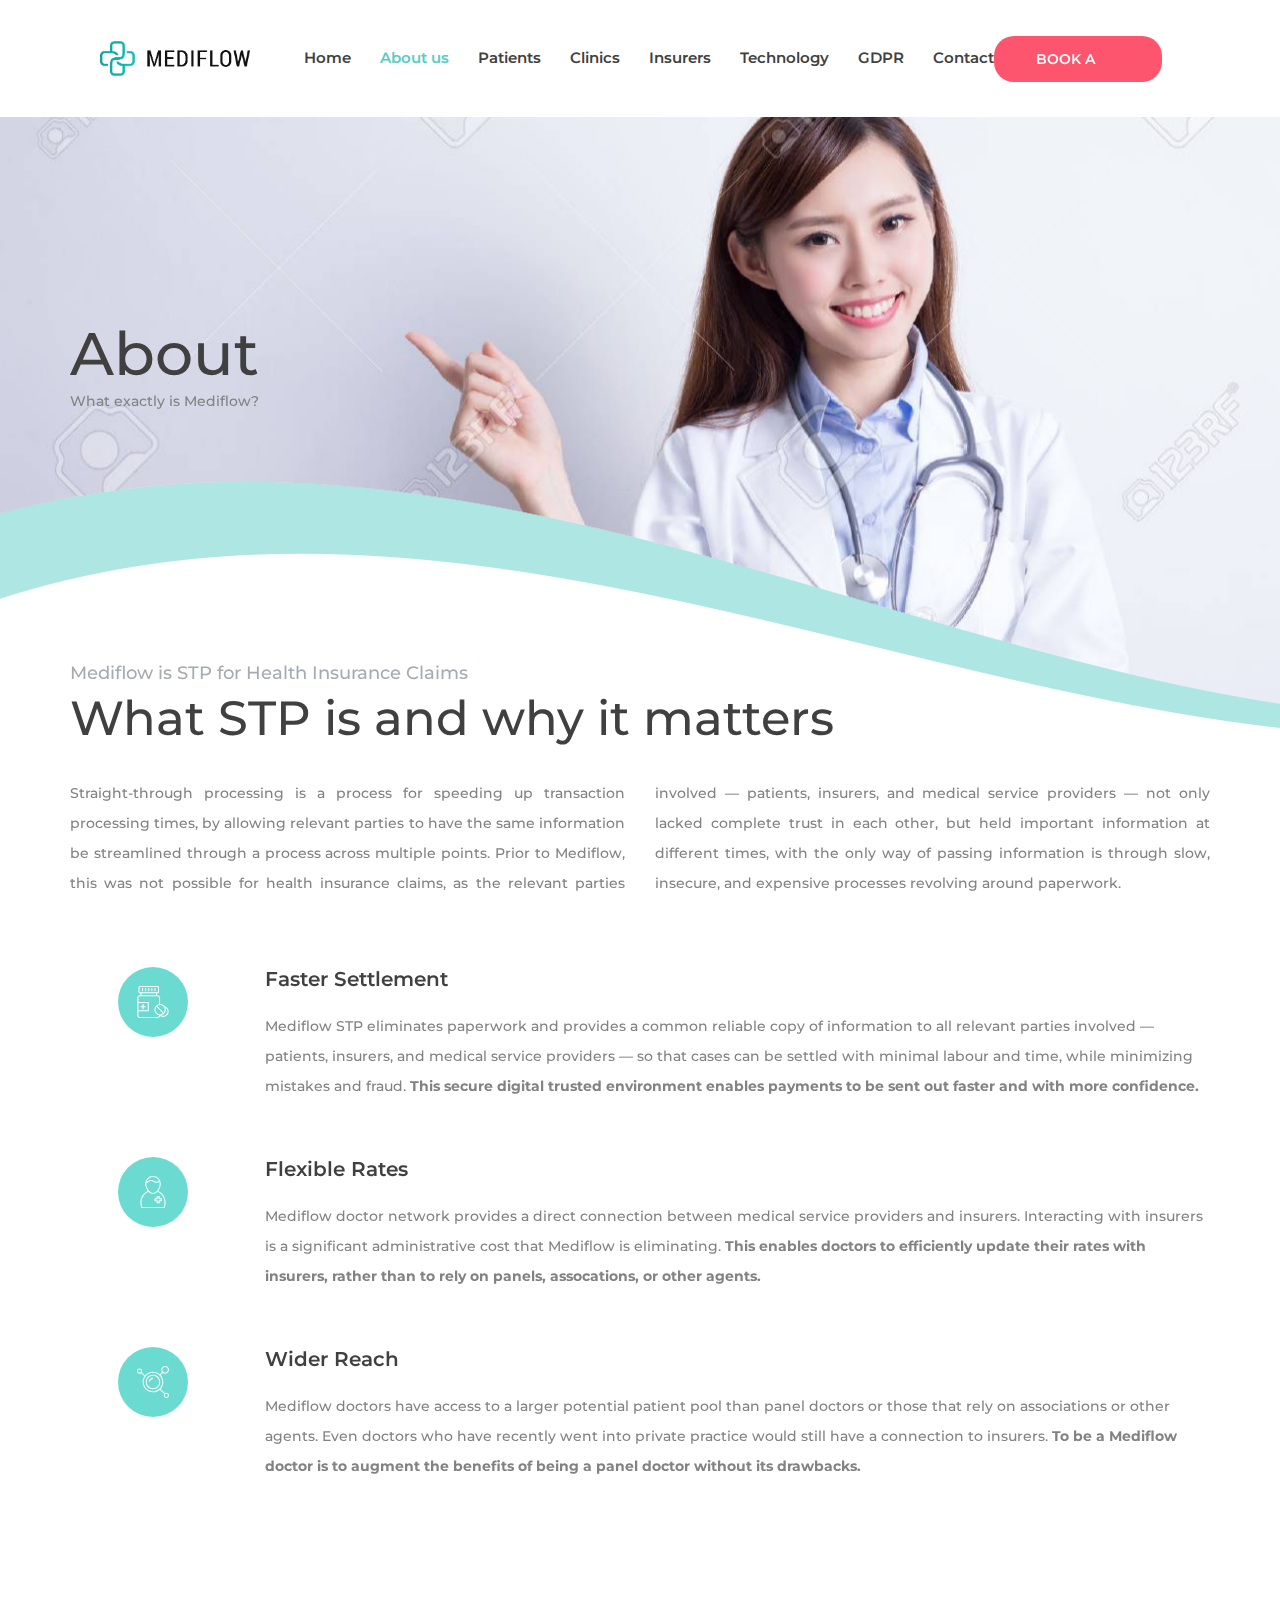
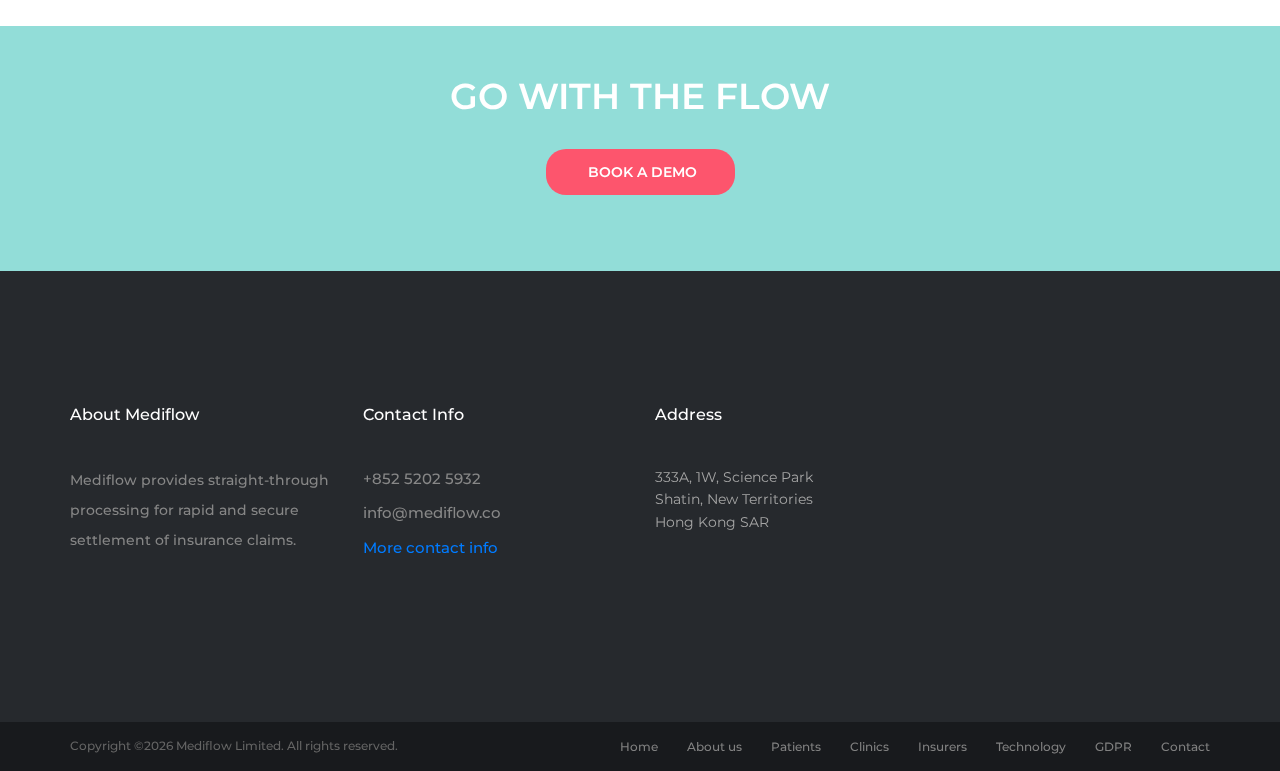
==== about.html @ ad480ee1 "content update" ====
<!DOCTYPE html>
<html lang="en">
<head>
	<title>Template with Blurbs</title>
	<meta charset="utf-8">
	<meta http-equiv="X-UA-Compatible" content="IE=edge">
	<meta name="description" content="Mediflow Straight-Through Processing for Insurance Claims">
	<meta name="viewport" content="width=device-width, initial-scale=1">
	<link rel="stylesheet" type="text/css" href="styles/bootstrap-4.1.2/bootstrap.min.css">
	<link href="plugins/font-awesome-4.7.0/css/font-awesome.min.css" rel="stylesheet" type="text/css">
	<link rel="stylesheet" type="text/css" href="plugins/OwlCarousel2-2.2.1/owl.carousel.css">
	<link rel="stylesheet" type="text/css" href="plugins/OwlCarousel2-2.2.1/owl.theme.default.css">
	<link rel="stylesheet" type="text/css" href="plugins/OwlCarousel2-2.2.1/animate.css">
	<link rel="stylesheet" type="text/css" href="styles/main_styles.css">
	<link rel="stylesheet" type="text/css" href="styles/responsive.css">
</head>
<body>

	<div class="super_container">

		<!-- Header -->
		<header class="header trans_400">
			<div class="header_content d-flex flex-row align-items-center jusity-content-start trans_400">

				<!-- Logo -->
				<div class="logo">
					<a href="index.html">
						<img src="images/mediflow-logo.png" alt="Mediflow Logo"/>
					</a>
				</div>

				<!-- Main Navigation -->
				<nav class="main_nav">
					<ul class="d-flex flex-row align-items-center justify-content-start">
						<li><a href="index.html">Home</a></li>
						<li class="active"><a href="about.html">About us</a></li>
						<li><a href="patients.html">Patients</a></li>
						<li><a href="clinics.html">Clinics</a></li>
						<li><a href="insurers.html">Insurers</a></li>
						<li><a href="technology.html">Technology</a></li>
						<li><a href="gdpr.html">GDPR</a></li>
						<li><a href="contact.html">Contact</a></li>
					</ul>
				</nav>
				<div class="header_extra d-flex flex-row align-items-center justify-content-end ml-auto">

					<!-- Appointment Button -->
					<div class="button button_1 header_button"><a href="#">Book A Demo</a></div>

					<!-- Hamburger -->
					<div class="hamburger"><i class="fa fa-bars" aria-hidden="true"></i></div>
				</div>
			</div>
		</header>
		<div class="menu_overlay trans_400"></div>
		<div class="menu trans_400">
			<div class="menu_close_container"><div class="menu_close"><div></div><div></div></div></div>
			<nav class="menu_nav">
				<ul>
					<li><a href="index.html">Home</a></li>
					<li class="active"><a href="about.html">About us</a></li>
					<li><a href="patients.html">Patients</a></li>
					<li><a href="clinics.html">Clinics</a></li>
					<li><a href="insurers.html">Insurers</a></li>
					<li><a href="technology.html">Technology</a></li>
					<li><a href="gdpr.html">GDPR</a></li>
					<li><a href="contact.html">Contact</a></li>
				</ul>
			</nav>
		</div>

		<!-- Home -->

		<div class="subp home d-flex flex-column align-items-start justify-content-end">
			<div class="parallax_background parallax-window" data-parallax="scroll" data-image-src="images/test1.jpg" data-speed="0.8"></div>
			<div class="home_overlay"><img src="images/home_overlay.png" alt=""></div>
			<div class="home_container">
				<div class="container">
					<div class="row">
						<div class="col">
							<div class="home_content">
								<div class="subp_title">About</div>
								<div class="subp_text">What exactly is Mediflow?</div>
							</div>
						</div>
					</div>
				</div>
			</div>
		</div>

		<!-- Intro -->

		<div class="subp intro">
			<div class="container">
				<div class="row">

					<!-- Intro Content -->
					<div class="col-12">
						<div class="intro_content">
							<div class="section_title_container">
								<div class="section_subtitle">Mediflow is STP for Health Insurance Claims</div>
								<div class="section_title"><h2>What STP is and why it matters</h2></div>
							</div>
							<div class="intro_text">
								<p>Straight-through processing is a process for speeding up transaction processing times, by allowing relevant parties to have the same information be streamlined through a process across multiple points. Prior to Mediflow, this was not possible for health insurance claims, as the relevant parties involved — patients, insurers, and medical service providers — not only lacked complete trust in each other, but held important information at different times, with the only way of passing information is through slow, insecure, and expensive processes revolving around paperwork.</p>
							</div>
						</div>
					</div>
				</div>
				<div class="row services_row">

					<!-- Service -->
					<div class="col-md-2 col-12 service_col">
						<div class="service text-left">
							<div class="service">
								<div class="icon_container d-flex flex-column align-items-center justify-content-center ml-auto mr-auto">
									<div class="icon"><img src="images/icon_1.svg" alt=""></div>
								</div>
							</div>
						</div>
					</div>
					<div class="col-md-10 col-12 service_col">
						<div class="service text-left">
							<div class="service">
								<div class="service_title subp">Faster Settlement</div>
								<div class="service_text">
									<p>Mediflow STP eliminates paperwork and provides a common reliable copy of information to all relevant parties involved — patients, insurers, and medical service providers — so that cases can be settled with minimal labour and time, while minimizing mistakes and fraud. <b>This secure digital trusted environment enables payments to be sent out faster and with more confidence.</b></p>
								</div>
							</div>
						</div>
					</div>

					<!-- Service -->
					<div class="col-md-2 col-12 service_col">
						<div class="service text-left">
							<div class="service">
								<div class="icon_container d-flex flex-column align-items-center justify-content-center ml-auto mr-auto">
									<div class="icon"><img src="images/icon_2.svg" alt=""></div>
								</div>
							</div>
						</div>
					</div>
					<div class="col-md-10 col-12 service_col">
						<div class="service text-left">
							<div class="service">
								<div class="service_title subp">Flexible Rates</div>
								<div class="service_text">
									<p>Mediflow doctor network provides a direct connection between medical service providers and insurers. Interacting with insurers is a significant administrative cost that Mediflow is eliminating. <b>This enables doctors to efficiently update their rates with insurers, rather than to rely on panels, assocations, or other agents.</b></p>
								</div>
							</div>
						</div>
					</div>

					<!-- Service -->
					<div class="col-md-2 col-12 service_col">
						<div class="service text-left">
							<div class="service">
								<div class="icon_container d-flex flex-column align-items-center justify-content-center ml-auto mr-auto">
									<div class="icon"><img src="images/icon_3.svg" alt=""></div>
								</div>
							</div>
						</div>
					</div>
					<div class="col-md-10 col-12 service_col">
						<div class="service text-left">
							<div class="service">
								<div class="service_title subp">Wider Reach</div>
								<div class="service_text">
									<p>Mediflow doctors have access to a larger potential patient pool than panel doctors or those that rely on associations or other agents. Even doctors who have recently went into private practice would still have a connection to insurers. <b>To be a Mediflow doctor is to augment the benefits of being a panel doctor without its drawbacks.</b></p>
								</div>
							</div>
						</div>
					</div>

				</div>
			</div>
		</div>
	</div>

	<!-- Footer -->

	<div class="cta">
		<div class="container">
			<div class="row">
				<div class="col">
					<div class="cta_container d-flex flex-column align-items-lg-center align-items-start justify-content-start">
						<div class="cta_content">
							<div class="cta_title">GO WITH THE FLOW</div>
						</div>
						<div class="button button_1 trans_200 cta-book"><a href="#">Book a demo</a></div>
					</div>
				</div>
			</div>
		</div>
	</div>

	<footer class="footer">
		<div class="footer_content">
			<div class="container">
				<div class="row">

					<!-- Footer About -->
					<div class="col-lg-3 col-md-4 footer_col">
						<div class="footer_contact">
							<div class="footer_title">About Mediflow</div>
							<div class="footer_about_text">
								<p>Mediflow provides straight-through processing for rapid and secure settlement of insurance claims.</p>
							</div>
						</div>
					</div>

					<!-- Footer Contact Info -->
					<div class="col-lg-3 col-md-4 footer_col">
						<div class="footer_contact">
							<div class="footer_title">Contact Info</div>
							<ul class="contact_list">
								<li>+852 5202 5932</li>
								<li>info@mediflow.co</li>
								<li><a href="contact.html">More contact info</a></li>
							</ul>
						</div>
					</div>

					<!-- Footer Locations -->
					<div class="col-lg-3 col-md-4 footer_col">
						<div class="footer_location">
							<div class="footer_title">Address</div>
							<ul class="locations_list">
								<li>
									<div class="location_text">
										333A, 1W, Science Park<br>
										Shatin, New Territories<br>
										Hong Kong SAR
									</div>
								</li>
							</ul>
						</div>
					</div>

					<!-- Footer Opening Hours -->
					<div class="col-lg-3 col-md-12 footer_col">
						<iframe src="https://www.google.com/maps/embed?pb=!1m18!1m12!1m3!1d3688.1012575676677!2d114.21039091481204!3d22.425214344016123!2m3!1f0!2f0!3f0!3m2!1i1024!2i768!4f13.1!3m3!1m2!1s0x34040897812be009%3A0xd1c5f1b1bb27beea!2sCore+Building+2%2C+1+Science+Park+W+Ave%2C+Science+Park!5e0!3m2!1sen!2shk!4v1548237181449" width="300" height="300" frameborder="0" style="border:0" allowfullscreen></iframe>
					</div>

				</div>
			</div>
		</div>
		<div class="footer_bar">
			<div class="container">
				<div class="row">
					<div class="col">
						<div class="footer_bar_content  d-flex flex-md-row flex-column align-items-md-center justify-content-start">
							<div class="copyright"><!-- Link back to Colorlib can't be removed. Template is licensed under CC BY 3.0. -->
								Copyright &copy;<script>document.write(new Date().getFullYear());</script> Mediflow Limited. All rights reserved.
								<!-- Link back to Colorlib can't be removed. Template is licensed under CC BY 3.0. -->
							</div>
							<nav class="footer_nav ml-md-auto">
								<ul class="d-flex flex-row align-items-center justify-content-start">
									<li><a href="index.html">Home</a></li>
									<li><a href="about.html">About us</a></li>
									<li><a href="patients.html">Patients</a></li>
									<li><a href="clinics.html">Clinics</a></li>
									<li><a href="insurers.html">Insurers</a></li>
									<li><a href="technology.html">Technology</a></li>
									<li><a href="gdpr.html">GDPR</a></li>
									<li><a href="contact.html">Contact</a></li>
								</ul>
							</nav>
						</div>
					</div>
				</div>
			</div>
		</div>
	</footer>
</div>

<script src="js/jquery-3.2.1.min.js"></script>
<script src="styles/bootstrap-4.1.2/popper.js"></script>
<script src="styles/bootstrap-4.1.2/bootstrap.min.js"></script>
<script src="plugins/greensock/TweenMax.min.js"></script>
<script src="plugins/greensock/TimelineMax.min.js"></script>
<script src="plugins/scrollmagic/ScrollMagic.min.js"></script>
<script src="plugins/greensock/animation.gsap.min.js"></script>
<script src="plugins/greensock/ScrollToPlugin.min.js"></script>
<script src="plugins/OwlCarousel2-2.2.1/owl.carousel.js"></script>
<script src="plugins/easing/easing.js"></script>
<script src="plugins/parallax-js-master/parallax.min.js"></script>
<script src="js/about.js"></script>


</body>
</html>
---- styles/main_styles.css ----
@charset "utf-8";
/* CSS Document */

/******************************

[Table of Contents]

1. Fonts
2. Body and some general stuff
3. Header
4. Menu
5. Home
6. Intro
7. Why
8. CTA
9. Services
10. Extra
11. Newsletter
12. Footer


******************************/

/***********
1. Fonts
***********/

@import url('https://fonts.googleapis.com/css?family=Montserrat:400,500,600,700,800,900');

/*********************************
2. Body and some general stuff
*********************************/

*
{
	margin: 0;
	padding: 0;
	-webkit-font-smoothing: antialiased;
	-webkit-text-shadow: rgba(0,0,0,.01) 0 0 1px;
	text-shadow: rgba(0,0,0,.01) 0 0 1px;
}
body
{
	font-family: 'Montserrat', sans-serif;
	font-size: 14px;
	font-weight: 400;
	background: #FFFFFF;
	color: #a5a5a5;
}
div
{
	display: block;
	position: relative;
	-webkit-box-sizing: border-box;
    -moz-box-sizing: border-box;
    box-sizing: border-box;
}
ul
{
	list-style: none;
	margin-bottom: 0px;
}
p
{
	font-family: 'Montserrat', sans-serif;
	font-size: 14px;
	line-height: 2.14;
	font-weight: 500;
	color: #828282;
	-webkit-font-smoothing: antialiased;
	-webkit-text-shadow: rgba(0,0,0,.01) 0 0 1px;
	text-shadow: rgba(0,0,0,.01) 0 0 1px;
}
p a
{
	display: inline;
	position: relative;
	color: inherit;
	border-bottom: solid 1px #ffa07f;
	-webkit-transition: all 200ms ease;
	-moz-transition: all 200ms ease;
	-ms-transition: all 200ms ease;
	-o-transition: all 200ms ease;
	transition: all 200ms ease;
}
p:last-of-type
{
	margin-bottom: 0;
}
a
{
	-webkit-transition: all 200ms ease;
	-moz-transition: all 200ms ease;
	-ms-transition: all 200ms ease;
	-o-transition: all 200ms ease;
	transition: all 200ms ease;
}
a, a:hover, a:visited, a:active, a:link
{
	text-decoration: none;
	-webkit-font-smoothing: antialiased;
	-webkit-text-shadow: rgba(0,0,0,.01) 0 0 1px;
	text-shadow: rgba(0,0,0,.01) 0 0 1px;
}
p a:active
{
	position: relative;
	color: #FF6347;
}
p a:hover
{
	color: #FFFFFF;
	background: #ffa07f;
}
p a:hover::after
{
	opacity: 0.2;
}
::selection
{
	background: rgba(87,204,195,0.75);
	color: #FFFFFF;
}
p::selection
{
	
}
h1{font-size: 60px;}
h2{font-size: 48px;}
h3{font-size: 36px;}
h4{font-size: 24px;}
h5{font-size: 18px;}
h1, h2, h3, h4, h5, h6
{
	font-family: 'Montserrat', sans-serif;
	-webkit-font-smoothing: antialiased;
	-webkit-text-shadow: rgba(0,0,0,.01) 0 0 1px;
	text-shadow: rgba(0,0,0,.01) 0 0 1px;
	line-height: 1.2;
	color: #404040;
}
h1::selection, 
h2::selection, 
h3::selection, 
h4::selection, 
h5::selection, 
h6::selection
{
	
}
.form-control
{
	color: #db5246;
}
section
{
	display: block;
	position: relative;
	box-sizing: border-box;
}
.clear
{
	clear: both;
}
.clearfix::before, .clearfix::after
{
	content: "";
	display: table;
}
.clearfix::after
{
	clear: both;
}
.clearfix
{
	zoom: 1;
}
.float_left
{
	float: left;
}
.float_right
{
	float: right;
}
.trans_200
{
	-webkit-transition: all 200ms ease;
	-moz-transition: all 200ms ease;
	-ms-transition: all 200ms ease;
	-o-transition: all 200ms ease;
	transition: all 200ms ease;
}
.trans_300
{
	-webkit-transition: all 300ms ease;
	-moz-transition: all 300ms ease;
	-ms-transition: all 300ms ease;
	-o-transition: all 300ms ease;
	transition: all 300ms ease;
}
.trans_400
{
	-webkit-transition: all 400ms ease;
	-moz-transition: all 400ms ease;
	-ms-transition: all 400ms ease;
	-o-transition: all 400ms ease;
	transition: all 400ms ease;
}
.trans_500
{
	-webkit-transition: all 500ms ease;
	-moz-transition: all 500ms ease;
	-ms-transition: all 500ms ease;
	-o-transition: all 500ms ease;
	transition: all 500ms ease;
}
.fill_height
{
	height: 100%;
}
.super_container
{
	width: 100%;
	overflow: hidden;
}
.prlx_parent
{
	overflow: hidden;
}
.prlx
{
	height: 130% !important;
}
.parallax-window
{
    min-height: 400px;
    background: transparent;
}
.parallax_background
{
	position: absolute;
	top: 0;
	left: 0;
	width: 100%;
	height: 100%;
}
.background_image
{
	position: absolute;
	top: 0;
	left: 0;
	width: 100%;
	height: 100%;
	background-repeat: no-repeat;
	background-size: cover;
	background-position: center -80px;
}
.nopadding
{
	padding: 0px !important;
}
.button
{
	height: 46px;
	border-radius: 20px;
}
.button a
{
	display: block;
	padding-left: 40px;
	padding-right: 36px;
	line-height: 42px;
	font-size: 14px;
	text-transform: uppercase;
	font-weight: 600;
}
.button_1
{
	background: #fd556d;
	border: solid 2px transparent;
}
.button_1 a
{
	color: #FFFFFF;
}
.button_1:hover
{
	background: transparent;
	border: solid 2px #fd556d;
}
.button_1:hover a
{
	color: #fd556d;
}
.button_2
{
	background: transparent;
	border: solid 2px #57ccc3;
}
.button_2 a
{
	color: #57ccc3;
}
.button_2:hover
{
	background: #57ccc3;
}
.button_2:hover a
{
	color: #FFFFFF;
}
.section_subtitle
{
	font-size: 18px;
	font-weight: 500;
	color: #a6abb2;
	line-height: 0.75;
}
.section_subtitle.whyus {
	margin-bottom: 15px;
}
.section_title
{
	margin-top: 9px;
}
.intro_text
{
	margin-top: 32px;
}

/*********************************
3. Header
*********************************/

.header
{
	position: fixed;
	top: 0;
	left: 0;
	width: 100vw;
	z-index: 100;
	background: #FFFFFF;
}
.header_content
{
	width: 100%;
	height: 117px;
	padding-left: 100px;
	padding-right: 102px;
}
.header.scrolled .header_content
{
	height: 75px;
	box-shadow: 0px 5px 15px rgba(87,204,195,0.15);
}
.logo img
{
	width: 150px;
}

.main_nav
{
	margin-left: 226px;
}
.main_nav ul li a
{
	font-size: 15px;
	font-weight: 600;
	color: #404040;
	white-space: nowrap;
}
.main_nav ul li a:hover,
.main_nav ul li.active a
{
	color: #57ccc3;
}
.main_nav ul li:not(:last-child)
{
	margin-right: 33px;
}
.work_hours
{
	font-size: 15px;
	font-weight: 600;
	color: #404040;
	margin-right: 26px;
	white-space: nowrap;
}
.header_phone
{
	height: 46px;
	border-radius: 20px;
	background: #57ccc3;
	padding-left: 40px;
	padding-right: 36px;
	line-height: 46px;
	font-size: 14px;
	font-weight: 600;
	color: #FFFFFF;
	margin-right: 12px;
}
.header_phone::selection
{
	background: rgba(64,64,64,0.75);
}
.header_button
{
	margin-right: 16px;
}
.social ul li
{
	width: 34px;
	height: 34px;
	border-radius: 50%;
	background: #e6ebf1;
	-webkit-transition: all 200ms ease;
	-moz-transition: all 200ms ease;
	-ms-transition: all 200ms ease;
	-o-transition: all 200ms ease;
	transition: all 200ms ease;
}
.social ul li:hover
{
	background: #57ccc3;
}
.social ul li:hover a i
{
	color: #FFFFFF;
}
.social ul li:not(:last-of-type)
{
	margin-right: 15px;
}
.social ul li a
{
	display: block;
	width: 100%;
	height: 100%;
	line-height: 34px;
	text-align: center;
}
.social ul li a i
{
	font-size: 16px;
	color: #404040;
	-webkit-transition: all 200ms ease;
	-moz-transition: all 200ms ease;
	-ms-transition: all 200ms ease;
	-o-transition: all 200ms ease;
	transition: all 200ms ease;
}
.hamburger
{
	display: none;
	cursor: pointer;
	border: solid 1px transparent;
	border-radius: 7px;
	-webkit-transition: all 200ms ease;
	-moz-transition: all 200ms ease;
	-ms-transition: all 200ms ease;
	-o-transition: all 200ms ease;
	transition: all 200ms ease;
}
.hamburger:hover
{
	border: solid 1px rgba(0,0,0,0.05);
}
.hamburger i
{
	font-size: 20px;
	color: #404040;
	padding-top: 5px;
	padding-bottom: 5px;
	padding-left: 7px;
	padding-right: 7px;
}

/*********************************
4. Menu
*********************************/

.menu
{
	position: fixed;
	top: 0;
	right: -350px;
	width: 350px;
	height: 100vh;
	background: #57ccc3;
	z-index: 102;
	padding-left: 30px;
	padding-right: 30px;
	padding-top: 50px;
}
.menu.active
{
	right: 0;
}
.menu_overlay
{
	position: fixed;
	top: 0;
	right: 0;
	width: 100vw;
	height: 100vh;
	background: rgba(255,255,255,0.75);
	z-index: 101;
	visibility: hidden;
	opacity: 0;
}
.menu_overlay.active
{
	visibility: visible;
	opacity: 1;
}
.menu_close_container
{
	position: absolute;
    top: 41px;
    left: 28px;
    width: 18px;
    height: 18px;
    transform-origin: center center;
    -webkit-transform: rotate(45deg);
    -moz-transform: rotate(45deg);
    -ms-transform: rotate(45deg);
    -o-transform: rotate(45deg);
    transform: rotate(45deg);
    cursor: pointer;
    z-index: 1;
}
.menu_close
{
    width: 100%;
    height: 100%;
    transform-style: preserve-3D;
}
.menu_close div
{
    width: 100%;
    height: 2px;
    background: #FFFFFF;
    top: 8px;
    -webkit-transition: all 200ms ease;
    -moz-transition: all 200ms ease;
    -ms-transition: all 200ms ease;
    -o-transition: all 200ms ease;
    transition: all 200ms ease;
}
.menu_close div:last-of-type
{
    -webkit-transform: rotate(90deg) translateX(-2px);
    -moz-transform: rotate(90deg) translateX(-2px);
    -ms-transform: rotate(90deg) translateX(-2px);
    -o-transform: rotate(90deg) translateX(-2px);
    transform: rotate(90deg) translateX(-2px);
    transform-origin: center;
}
.menu_close:hover div
{
    background: #1befc5;
}
.menu_nav
{
	margin-top: 75px;
}
.menu_nav ul li:not(:last-child)
{
	margin-bottom: 1px;
}
.menu_nav ul li a
{
	font-size: 24px;
	font-weight: 500;
	color: rgba(255,255,255,0.75);
}
.menu_nav ul li a:hover
{
	color: #1befc5;
}
.menu_social
{
	position: absolute;
	bottom: 30px;
	left: 30px;
}
.menu_social ul li:hover
{
	background: #404040;
}
.menu_social ul li:hover a i
{
	color: #FFFFFF;
}
.menu_extra
{
	margin-top: 50px;
}
.menu_extra > div:not(:last-child)
{
	margin-bottom: 5px;
}
.menu_link,
.menu_link a
{
	font-size: 13px;
	font-weight: 500;
	color: rgba(255,255,255,0.75);
}
.menu_link a:hover
{
	color: #FFFFFF;
}

/*********************************
5. Home
*********************************/

.home
{
	width: 100%;
	height: 768px;
	margin-top: 117px;
}
.subp.home {
	height: 620px;
}
.home_slider_container
{
	width: 100%;
	height: 100%;
}
.home_container
{
	position: absolute;
	top: 50%;
	-webkit-transform: translateY(-50%);
	-moz-transform: translateY(-50%);
	-ms-transform: translateY(-50%);
	-o-transform: translateY(-50%);
	transform: translateY(-50%);
	left: 0;
	width: 100%;
}
.subp .home_container {
	top: 40%;
}
.home_content
{
	max-width: 550px;
}
.home_subtitle
{
	font-size: 30px;
	color: #57ccc3;
	font-weight: 600;
	line-height: 2;
}
.home_title
{
	font-size: 40px;
	color: #404040;
	line-height: 1.2;
	font-weight: 500;
	margin-top: -2px;
}
.home_text
{
	margin-top: 11px;
}
.home_buttons
{
	margin-top: 36px;
}
.home_buttons > div:not(:last-child)
{
	margin-right: 10px;
}
.home_slider_dots
{
	position: absolute;
	bottom: 53px;
	left: calc((100vw - 1140px) / 2);
	z-index: 1;
}
.home_slider_custom_dot
{
	width: 8px;
	height: 8px;
	background: #b4b4b4;
	border-radius: 50%;
	cursor: pointer;
}
.home_slider_custom_dot.active,
.home_slider_custom_dot:hover
{
	background: #57ccc3;
}
.home_slider_custom_dot:not(:last-child)
{
	margin-right: 8px;
}
.seenon_logo img{
	width: 100px;
}
.icon_container.seenon {
	background: transparent;
}
.subp_title
{
	font-size: 60px;
	line-height: 1.2;
	font-weight: 500;
	color: #404040;
}
.subp_text
{
	font-size: 14px;
	font-weight: 500;
	color: #828282;
	margin-top: 1px;
}


/*********************************
6. Intro
*********************************/

.intro
{
	width: 100%;
	margin-top: 30px;
	padding-bottom: 90px;
}
.subp.intro
{
	margin-top: -100px;
}
.intro_text p
{
	text-align: justify;
	-webkit-column-count: 2;
	-moz-column-count: 2;
	-ms-column-count: 2;
	-o-column-count: 2;
	column-count: 2;
	-webkit-column-gap: 30px;
	-moz-column-gap: 30px;
	-ms-column-gap: 30px;
	-o-column-gap: 30px;
	column-gap: 30px;
}
.intro_content
{
	padding-top: 30px;
}
.milestones
{
	margin-top: 85px;
}
.milestone_counter
{
	font-size: 36px;
	font-weight: 700;
	color: #57ccc3;
	line-height: 0.75;
}
.milestone_text
{
	font-size: 18px;
	font-weight: 600;
	color: #404040;
	line-height: 1.5;
	margin-top: 5px;
}
.intro_form_container
{
	width: 100%;
    background: #92ddd8;
    padding: 10px;
    box-shadow: 0px 25px 38px rgba(138, 138, 138, 0.2);
}
.intro_form_title
{
	position: absolute;
	top: 0;
	left: 0;
	width: 336px;
	height: 80px;
	background: #57ccc3;
	line-height: 80px;
	text-align: center;
	font-size: 24px;
	font-weight: 600;
	color: #FFFFFF;
}
.intro_form
{
	width: 100%;
}
.intro_input
{
	width: calc((100% - 15px) / 2);
	height: 62px;
	background: transparent;
	border: solid 2px #e6ebf1;
	margin-bottom: 18px;
	padding-left: 25px;
	outline: none;
	font-size: 15px;
	color: #404040;
	font-weight: 500;
	-webkit-transition: all 200ms ease;
	-moz-transition: all 200ms ease;
	-ms-transition: all 200ms ease;
	-o-transition: all 200ms ease;
	transition: all 200ms ease;
}
.intro_select
{
	-webkit-appearance: none;
    -moz-appearance: none;
    -ms-appearance: none;
    -o-appearance: none;
    appearance: none;
    -webkit-box-shadow: 0px 0px 0px rgba(0, 0, 0, 0);
    -webkit-user-select: none;
    font-size: 14px !important;
	font-weight: 400 !important;
	font-style: italic;
	color: #a09f9f !important;
	cursor: pointer;
}
.intro_select.selected
{
	font-size: 15px !important;
	color: #404040 !important;
	font-weight: 500 !important;
	font-style: normal !important;
}
.intro_select option
{
	color: #404040;
}
.intro_input:focus,
.intro_input:hover
{
	border: solid 2px #57ccc3;
}
.intro_input::-webkit-input-placeholder
{
	font-size: 14px !important;
	font-weight: 400 !important;
	font-style: italic;
	color: #a09f9f !important;
}
.intro_input:-moz-placeholder
{
	font-size: 14px !important;
	font-weight: 400 !important;
	font-style: italic;
	color: #a09f9f !important;
}
.intro_input::-moz-placeholder
{
	font-size: 14px !important;
	font-weight: 400 !important;
	font-style: italic;
	color: #a09f9f !important;
} 
.intro_input:-ms-input-placeholder
{ 
	font-size: 14px !important;
	font-weight: 400 !important;
	font-style: italic;
	color: #a09f9f !important;
}
.intro_input::input-placeholder
{
	font-size: 14px !important;
	font-weight: 400 !important;
	font-style: italic;
	color: #a09f9f !important;
}
.intro_button
{
	width: 100%;
	font-size: 14px;
	font-weight: 700;
	color: #FFFFFF;
	text-transform: uppercase;
	border: solid 2px transparent;
	cursor: pointer;
}
.intro_button:hover
{
	background: transparent;
	border: solid 2px #fd556d;
	color: #fd556d;
}
.subp_image img{
	display: block;
	max-width: 80%;
	margin: 60px auto;
}

/*********************************
7. Why
*********************************/

.why
{
	width: 100%;
	background: #eff3f7;
}
.why_content
{
	padding-top: 102px;
	padding-bottom: 90px;
}
.why_text
{
	margin-top: 33px;
}
.why_list
{
	margin-top: 37px;
}
.why_list ul li:not(:last-of-type)
{
	margin-bottom: 31px;
}
.icon_container
{
	width: 70px;
	height: 70px;
	border-radius: 50%;
	background: #6bdbd2;
}
.icon
{
	width: 32px;
	height: 32px;
}
.icon img
{
	max-width: 100%;
}
.why_list_content
{
	padding-left: 37px;
}
.why_list_title
{
	font-size: 18px;
	font-weight: 600;
	color: #404040;
	line-height: 1.2;
}
.why_list_text
{
	font-size: 14px;
	font-weight: 500;
	color: #868686;
}
.why_image_container
{
	width: 100%;
	height: 100%;
}
.why_image
{
	position: absolute;
	bottom: 0;
	right: 0;
	height: 100%;
}
.why_image img {
	height: 100%;
	position: absolute;
	right: -190px;
}
.whyus.row {
	margin-top: 50px;
}
.whyus .icon_container {
	background: transparent;
}
.why .owl-item {
	padding: 20px 10px;
}
.why-icons {
	width: 100%;
	position: absolute;
	top: 275px;
	left: 13px;
	z-index:99;
}
.why-icon {
    width: 55px;
}
.icon-first::after, .icon-second::after {
    content: '';
    width: 0;
    position: absolute;
    left: 100px;
    top: 40px;
	border-top: 3px dotted #767676;
}
.icon-first::after {
	-webkit-transition: all 1000ms cubic-bezier(0.47, 0, 0.745, 0.715);
	transition:         all 1000ms cubic-bezier(0.47, 0, 0.745, 0.715);
	-webkit-transition-delay: 1s; /* Safari */
	transition-delay: 1s;
}
.icon-second::after {
	-webkit-transition: all 1000ms cubic-bezier(0.47, 0, 0.745, 0.715);
	transition:         all 1000ms cubic-bezier(0.47, 0, 0.745, 0.715);
	-webkit-transition-delay: 2000ms; /* Safari */
	transition-delay: 2000ms;
}
.active .icon-first::after, .active .icon-second::after {
    width: 100%;
}
.solution.icon_container {
    width: 90px;
    height: 90px;
    border-radius: 50%;
    background: white;
}
.mobile.solution.icon_container {
	background: transparent;
}
.mobile.solution.icon_container img {
	display: none;
}
.whyus .service_title
{
	margin-top: 35px;
}

/*********************************
8. CTA
*********************************/

.cta
{
	width: 100%;
	background: #92ddd8;
	padding-top: 49px;
	padding-bottom: 46px;
}
.cta_title
{
	font-size: 36px;
	font-weight: 600;
	color: #FFFFFF;
	line-height: 1.2;
}
.cta_text
{
	font-size: 14px;
	font-weight: 500;
	color: #FFFFFF;
	line-height: 2;
	margin-top: -1px;
}
.cta_phone
{
	height: 59px;
	padding-left: 24px;
	padding-right: 25px;
	line-height: 59px;
	text-align: center;
	font-size: 30px;
	font-weight: 600;
	color: #fff;
	background: #ee4860;
	border-radius: 19px;
	white-space: nowrap;
}
.cta-book {
	margin: 30px auto;
}
.cta_content {
	text-align: center;
	width: 100%;
}

/*********************************
9. Services
*********************************/

.services
{
	background: #FFFFFF;
	padding-top: 91px;
	padding-bottom: 25px;
}
.services_row
{
	margin-top: 68px;
}
.service_col
{
	margin-bottom: 55px;
}
.service_title
{
	font-size: 20px;
	font-weight: 600;
	color: #404040;
	line-height: 1.2;
	margin-top: 17px;
}
.service_title.subp {
	margin-top:0;
}
.service_text
{
	margin-top: 21px;
}


/*********************************
12. Footer
*********************************/

.footer
{
	display: block;
	position: relative;
	background: #26292d;
}
.footer_content
{
	padding-top: 94px;
	padding-bottom: 51px;
}
.footer_about
{
	padding-top: 19px;
}
.footer_logo a > div:first-child
{
	font-size: 30px;
	font-weight: 700;
	line-height: 0.75;
	color: #FFFFFF;
}
.footer_logo a > div:first-child span
{
	color: #57ccc3;
	margin-left: 7px;
}
.footer_logo a > div:last-child
{
	font-size: 12px;
	color: #969696;
	font-weight: 500;
	line-height: 0.75;
	margin-top: 6px;
}
.footer_about_text
{
	margin-top: 42px;
}
.footer_about_text p
{
	color: #868686;
}
.footer_title
{
	font-size: 16px;
	font-weight: 500;
	color: #FFFFFF;
	line-height: 1.2;
}
.footer_contact
{
	padding-top: 40px;
}
.contact_list
{
	margin-top: 44px;
}
.contact_list li
{
	font-size: 15px;
	font-weight: 500;
	color: #878787;
}
.contact_list li:not(:last-child)
{
	margin-bottom: 12px;
}
.footer_location
{
	padding-top: 40px;
}
.locations_list
{
	max-width: 180px;
	margin-top: 42px;
}
.locations_list li
{
	line-height: 1.6;
}
.locations_list li:not(:last-child)
{
	margin-bottom: 19px;
}
.location_title
{
	font-size: 15px;
	font-weight: 500;
	color: #57ccc3;
}
.location_text
{
	margin-top: 13px;
}
.opening_hours
{
	left: -32px;
	width: calc(100% + 67px);
	padding-left: 32px;
	padding-right: 35px;
	padding-top: 38px;
	padding-bottom: 40px;
	border: solid 2px #4d5157;
}
.opening_hours_list
{
	margin-top: 44px;
}
.opening_hours_list li
{
	white-space: nowrap;
}
.opening_hours_list li:not(:last-child)
{
	margin-bottom: 9px;
}
.footer_bar
{
	width: 100%;
	background: #181a1d;
}
.footer_bar_content
{
	height: 49px;
}
.copyright
{
	font-size: 12px;
	font-weight: 500;
	color: #646464;
}
.footer_nav ul li:not(:last-child)
{
	margin-right: 29px;
}
.footer_nav ul li a
{
	font-size: 12px;
	font-weight: 500;
	color: #818181;
}
.footer_nav ul li a:hover
{
	color: #57ccc3;
}
.footer_logo img {
	width: 80%;
}
.contact.button {
    margin: 80px auto;
    text-align: center;
    max-width: 300px;
    height: 60px;
    padding: 7px 0;
}
.button_4 {
    background: #57ccc3;
    border: solid 2px transparent;
}
.button_4 a {
    color: #FFFFFF;
}
.button_4:hover {
    background: transparent;
    border: solid 2px #57ccc3;
}
.button_4:hover a {
    color: #57ccc3;
}
---- styles/responsive.css ----
@charset "utf-8";
/* CSS Document */

/******************************

[Table of Contents]

1. 1600px
2. 1440px
3. 1280px
4. 1199px
5. 1024px
6. 991px
7. 959px
8. 880px
9. 768px
10. 767px
11. 539px
12. 479px
13. 400px

******************************/

/************
1. 1840px
************/

@media only screen and (max-width: 1840px)
{
	.main_nav
	{
	    margin-left: 143px;
	}
}

/************
1. 1760px
************/

@media only screen and (max-width: 1760px)
{
	.work_hours
	{
	    display: none;
	}
}

/************
1. 1600px
************/

@media only screen and (max-width: 1600px)
{
	.main_nav
	{
		margin-left: 54px;
	}
}

/************
2. 1440px
************/

@media only screen and (max-width: 1440px)
{
	.header_phone
	{
		display: none;
	}
}

/************
3. 1380px
************/

@media only screen and (max-width: 1380px)
{
	
}

/************
3. 1280px
************/

@media only screen and (max-width: 1280px)
{
	.main_nav ul li:not(:last-child)
	{
		margin-right: 29px;
	}
}

/************
4. 1199px
************/

@media only screen and (max-width: 1199px)
{
	.header_button
	{
		display: none;
	}
	.home_slider_dots
	{
		left: calc((100vw - 930px) / 2);
	}
	.footer_col iframe {
		width: 100%;
	}
}

/************
4. 1100px
************/

@media only screen and (max-width: 1100px)
{
	.footer_col iframe {
		width: 100%;
	}
}

/************
5. 1024px
************/

@media only screen and (max-width: 1024px)
{
	
}

/************
6. 991px
************/

@media only screen and (max-width: 991px)
{
	.main_nav,
	.header_social
	{
		display: none;
	}
	.home_slider_dots
	{
		left: calc((100vw - 690px) / 2);
	}
	.hamburger
	{
		display: block;
	}
	.intro_form_container
	{
		margin-top: 102px;
	}
	.why_image
	{
		position: relative;
		bottom: auto;
		right: auto;
	}
	.why_content
	{
		padding-bottom: 60px;
	}
	.why_image img
	{
		max-width: 100%;
	}
	.cta_phone
	{
		margin-top: 33px;
	}
	.footer_col:not(:last-child)
	{
		margin-bottom: 80px;
	}
	.footer_location,
	.footer_contact
	{
		padding-top: 0;
	}
}

/************
7. 959px
************/

@media only screen and (max-width: 959px)
{
	
}

/************
8. 880px
************/

@media only screen and (max-width: 880px)
{
	
}

/************
9. 768px
************/

@media only screen and (max-width: 768px)
{
	.footer_nav {
		display: none;
	}
	.footer_col iframe {
		width: 100%;
	}
}

/************
10. 767px
************/

@media only screen and (max-width: 767px)
{
	.home_slider_dots
	{
		left: calc((100vw - 510px) / 2);
	}
	.home_content
	{
		max-width: 100%;
	}
	.home_title
	{
		font-size: 48px;
	}
	.home_subtitle
	{
		font-size: 24px;
	}
	.milestone_col:not(:last-child)
	{
		margin-bottom: 50px;
	}
	.extra_content
	{
		width: 100%;
	}
	.footer_bar_content
	{
		height: auto;
		padding-top: 30px;
		padding-bottom: 30px;
	}
	.footer_nav
	{
		margin-top: 15px;
	}
	.why-icons {
		display: none;
	}
	.mobile.solution.icon_container {
    	background: white;
    	margin-top: 30px;
	}
	.mobile.solution.icon_container img{
    	display: block;
	}
	.icon-first::after, .icon-second::after, .footer_nav {
		display: none;
	}
	.footer_col iframe {
		width: 100%;
	}
}

/************
11. 575px
************/

@media only screen and (max-width: 575px)
{
	p
	{
		font-size: 13px;
	}
	h2
	{
		font-size: 36px;
	}
	.header.scrolled .header_content,
	.header_content
	{
		height: 60px;
	}
	.home
	{
		margin-top: 60px;
		height: calc(100vh - 60px)
	}
	.logo a > div:first-child
	{
		font-size: 24px;
	}
	.logo a > div:last-child
	{
		font-size: 10px;
	}
	.section_subtitle
	{
		font-size: 16px;
	}
	.header_content
	{
		padding-left: 15px;
		padding-right: 30px;
	}
	.button
	{
		height: 40px;
	}
	.button a
	{
		font-size: 12px;
		line-height: 36px;
		padding-left: 31px;
		padding-right: 30px;
	}
	.home_slider_dots
	{
		display: none !important;
	}
	.home_subtitle
	{
		font-size: 18px;
	}
	.home_title
	{
		font-size: 36px;
	}
	.cta_title
	{
		font-size: 28px;
	}
	.cta_phone
	{
		font-size: 24px;
	}
	.extra_disc > div:first-child
	{
		font-size: 48px;
	}
	.extra_disc > div:last-child
	{
		font-size: 20px;
	}
	.extra_title
	{
		font-size: 56px;
	}
	.newsletter
	{
		padding-bottom: 67px;
	}
	.newsletter_row
	{
		margin-top: 39px;
	}
	.newsletter_title
	{
		font-size: 24px;
	}
	.newsletter_input
	{
		width: calc(100% - 120px);
		height: 40px;
	}
	.newsletter_input::-webkit-input-placeholder
	{
		font-size: 13px !important;
	}
	.newsletter_input:-moz-placeholder
	{
		font-size: 13px !important;
	}
	.newsletter_input::-moz-placeholder
	{
		font-size: 13px !important;
	} 
	.newsletter_input:-ms-input-placeholder
	{ 
		font-size: 13px !important;
	}
	.newsletter_input::input-placeholder
	{
		font-size: 13px !important;
	}
	.newsletter_button
	{
		width: 142px;
		height: 40px;
		font-size: 12px;
	}
	.opening_hours
	{
		left: auto;
		width: 100%;
	}
	.footer_col iframe {
		width: 100%;
	}

}

/************
11. 539px
************/

@media only screen and (max-width: 539px)
{
	.footer_col iframe {
		width: 100%;
	}
	
}

/************
12. 480px
************/

@media only screen and (max-width: 480px)
{
	.footer_col iframe {
		width: 100%;
	}
}

/************
13. 479px
************/

@media only screen and (max-width: 479px)
{
	.footer_col iframe {
		width: 100%;
	}
	
}

/************
14. 400px
************/

@media only screen and (max-width: 400px)
{
	.background_image {
	    background-position: left center;
	}
	.button a {
	    font-size: 10px;
	}
	.why-icons {
		display: none;
	}
	.mobile.solution.icon_container {
    	background: white;
    	margin-top: 30px;
	}
	.mobile.solution.icon_container img{
    	display: block;
	}
	.icon-first::after, .icon-second::after, .footer_nav {
		display: none;
	}
	.footer_col iframe {
		width: 100%;
	}
	.intro_text p {
	    -webkit-column-count: 1;
	    -moz-column-count: 1;
	    -ms-column-count: 1;
	    -o-column-count: 1;
	    column-count: 1;
	    -webkit-column-gap: 0;
	    -moz-column-gap: 0;
	    -ms-column-gap: 0;
	    -o-column-gap: 0;
	    column-gap: 0;
	}
}
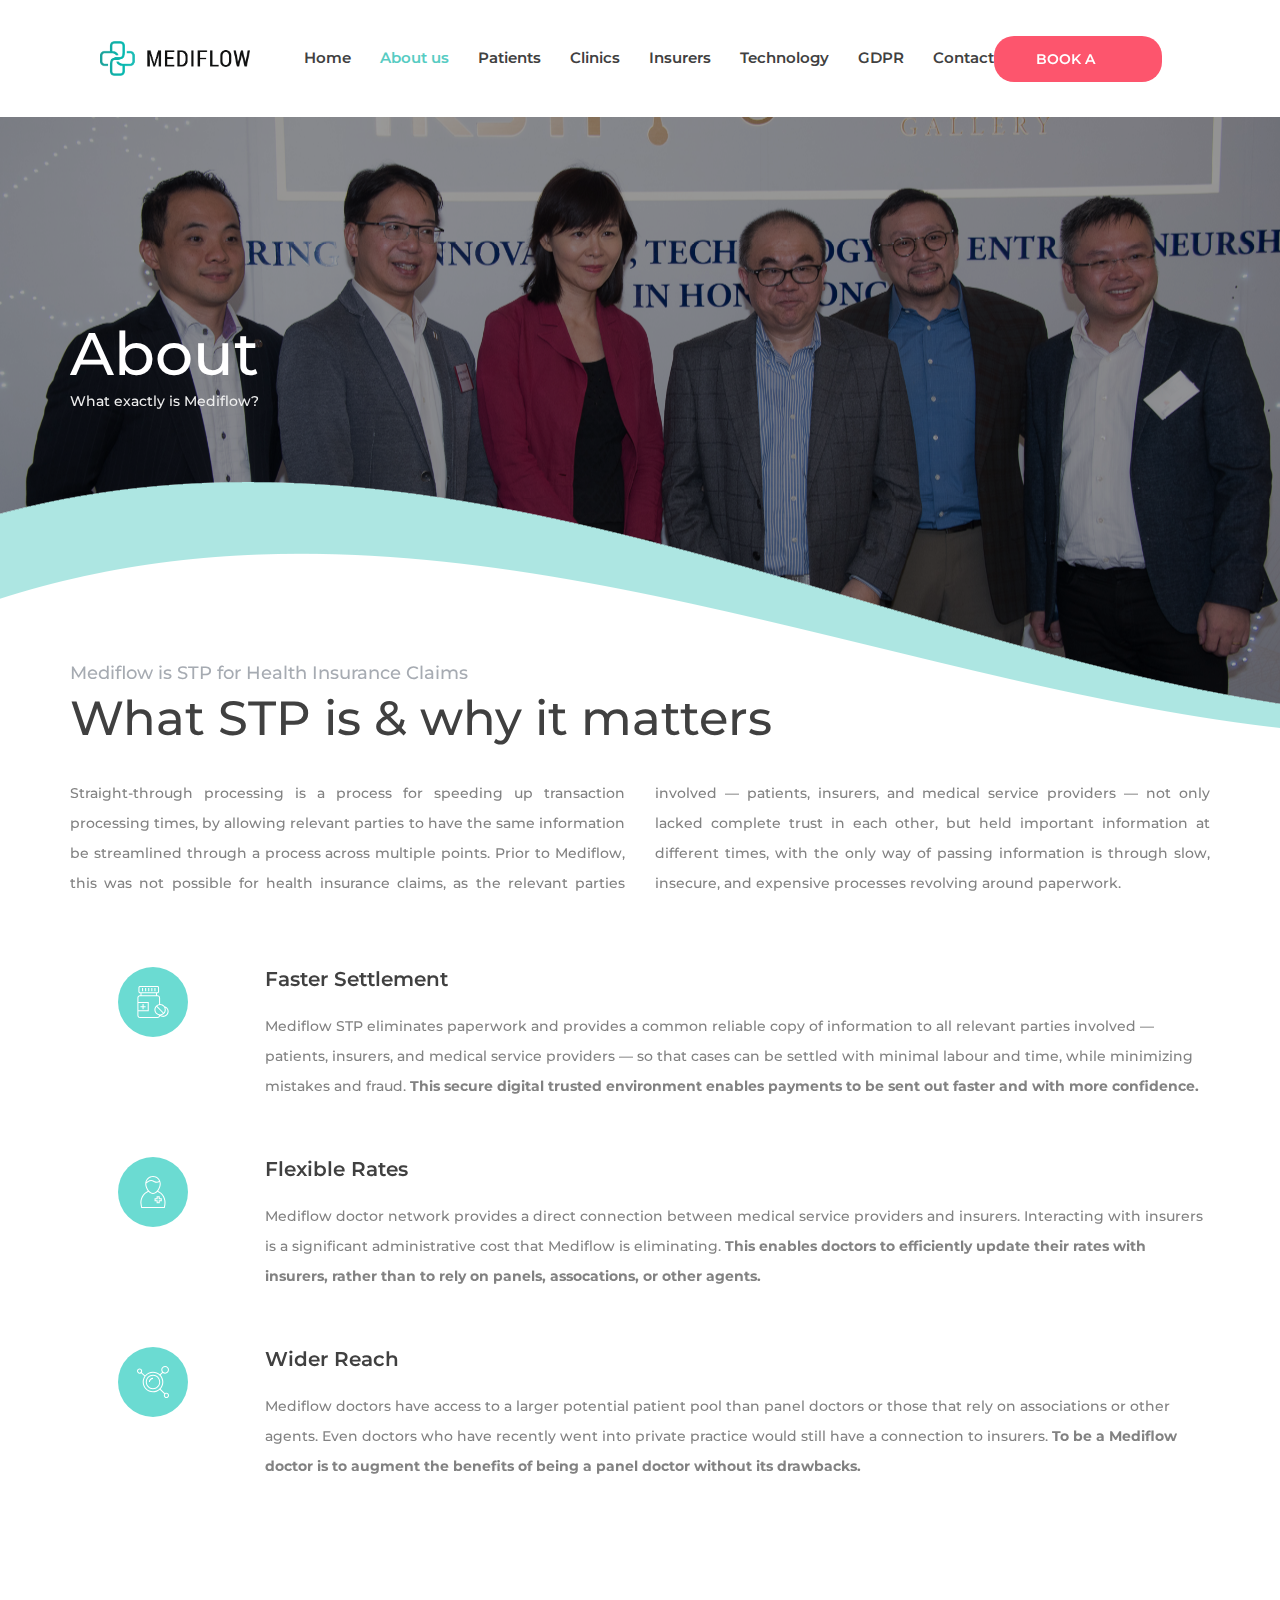
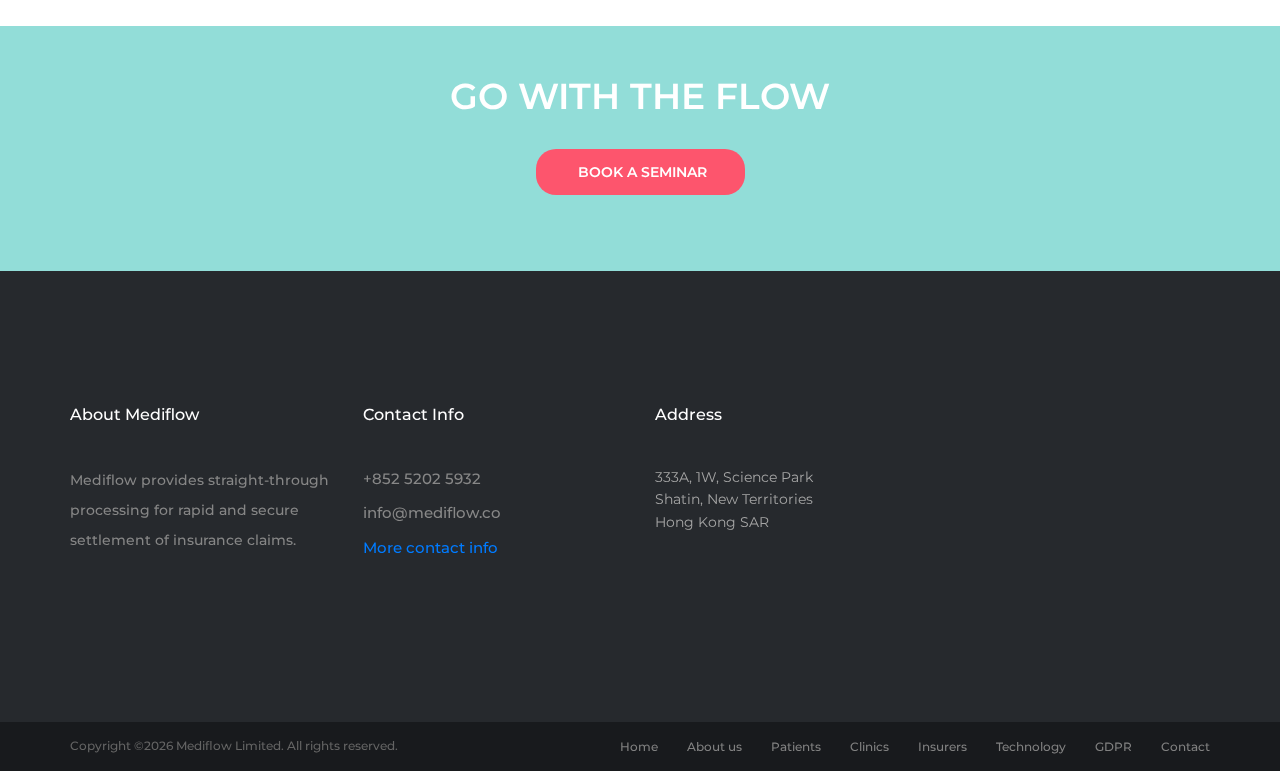
==== commit 98b55f29: "Image update" ====
--- a/about.html
+++ b/about.html
@@ -1,7 +1,7 @@
 <!DOCTYPE html>
 <html lang="en">
 <head>
-	<title>Template with Blurbs</title>
+	<title>About Mediflow</title>
 	<meta charset="utf-8">
 	<meta http-equiv="X-UA-Compatible" content="IE=edge">
 	<meta name="description" content="Mediflow Straight-Through Processing for Insurance Claims">
@@ -45,7 +45,7 @@
 				<div class="header_extra d-flex flex-row align-items-center justify-content-end ml-auto">
 
 					<!-- Appointment Button -->
-					<div class="button button_1 header_button"><a href="#">Book A Demo</a></div>
+					<div class="button button_1 header_button"><a href="https://bit.ly/2GF9fUh">Book a Seminar</a></div>
 
 					<!-- Hamburger -->
 					<div class="hamburger"><i class="fa fa-bars" aria-hidden="true"></i></div>
@@ -72,7 +72,7 @@
 		<!-- Home -->
 
 		<div class="subp home d-flex flex-column align-items-start justify-content-end">
-			<div class="parallax_background parallax-window" data-parallax="scroll" data-image-src="images/test1.jpg" data-speed="0.8"></div>
+			<div class="parallax_background parallax-window" data-parallax="scroll" data-image-src="images/h/about.jpg" data-speed="0.8"></div>
 			<div class="home_overlay"><img src="images/home_overlay.png" alt=""></div>
 			<div class="home_container">
 				<div class="container">
@@ -99,7 +99,7 @@
 						<div class="intro_content">
 							<div class="section_title_container">
 								<div class="section_subtitle">Mediflow is STP for Health Insurance Claims</div>
-								<div class="section_title"><h2>What STP is and why it matters</h2></div>
+								<div class="section_title"><h2>What STP is &amp; why it matters</h2></div>
 							</div>
 							<div class="intro_text">
 								<p>Straight-through processing is a process for speeding up transaction processing times, by allowing relevant parties to have the same information be streamlined through a process across multiple points. Prior to Mediflow, this was not possible for health insurance claims, as the relevant parties involved — patients, insurers, and medical service providers — not only lacked complete trust in each other, but held important information at different times, with the only way of passing information is through slow, insecure, and expensive processes revolving around paperwork.</p>
@@ -187,7 +187,7 @@
 						<div class="cta_content">
 							<div class="cta_title">GO WITH THE FLOW</div>
 						</div>
-						<div class="button button_1 trans_200 cta-book"><a href="#">Book a demo</a></div>
+						<div class="button button_1 trans_200 cta-book"><a href="https://bit.ly/2GF9fUh">Book a Seminar</a></div>
 					</div>
 				</div>
 			</div>
@@ -285,7 +285,7 @@
 <script src="plugins/OwlCarousel2-2.2.1/owl.carousel.js"></script>
 <script src="plugins/easing/easing.js"></script>
 <script src="plugins/parallax-js-master/parallax.min.js"></script>
-<script src="js/about.js"></script>
+<script src="js/custom.js"></script>
 
 
 </body>
--- a/styles/main_styles.css
+++ b/styles/main_styles.css
@@ -235,7 +235,8 @@
 .parallax-window
 {
     min-height: 400px;
-    background: transparent;
+    background: black;
+    opacity: 0.4;
 }
 .parallax_background
 {
@@ -712,13 +713,15 @@
 	font-size: 60px;
 	line-height: 1.2;
 	font-weight: 500;
-	color: #404040;
+	color: #fff;
+	text-shadow: 1px 1px 5 #000;
 }
 .subp_text
 {
 	font-size: 14px;
 	font-weight: 500;
-	color: #828282;
+	color: #eee;
+	text-shadow: 1px 1px 5 #000;
 	margin-top: 1px;
 }
 
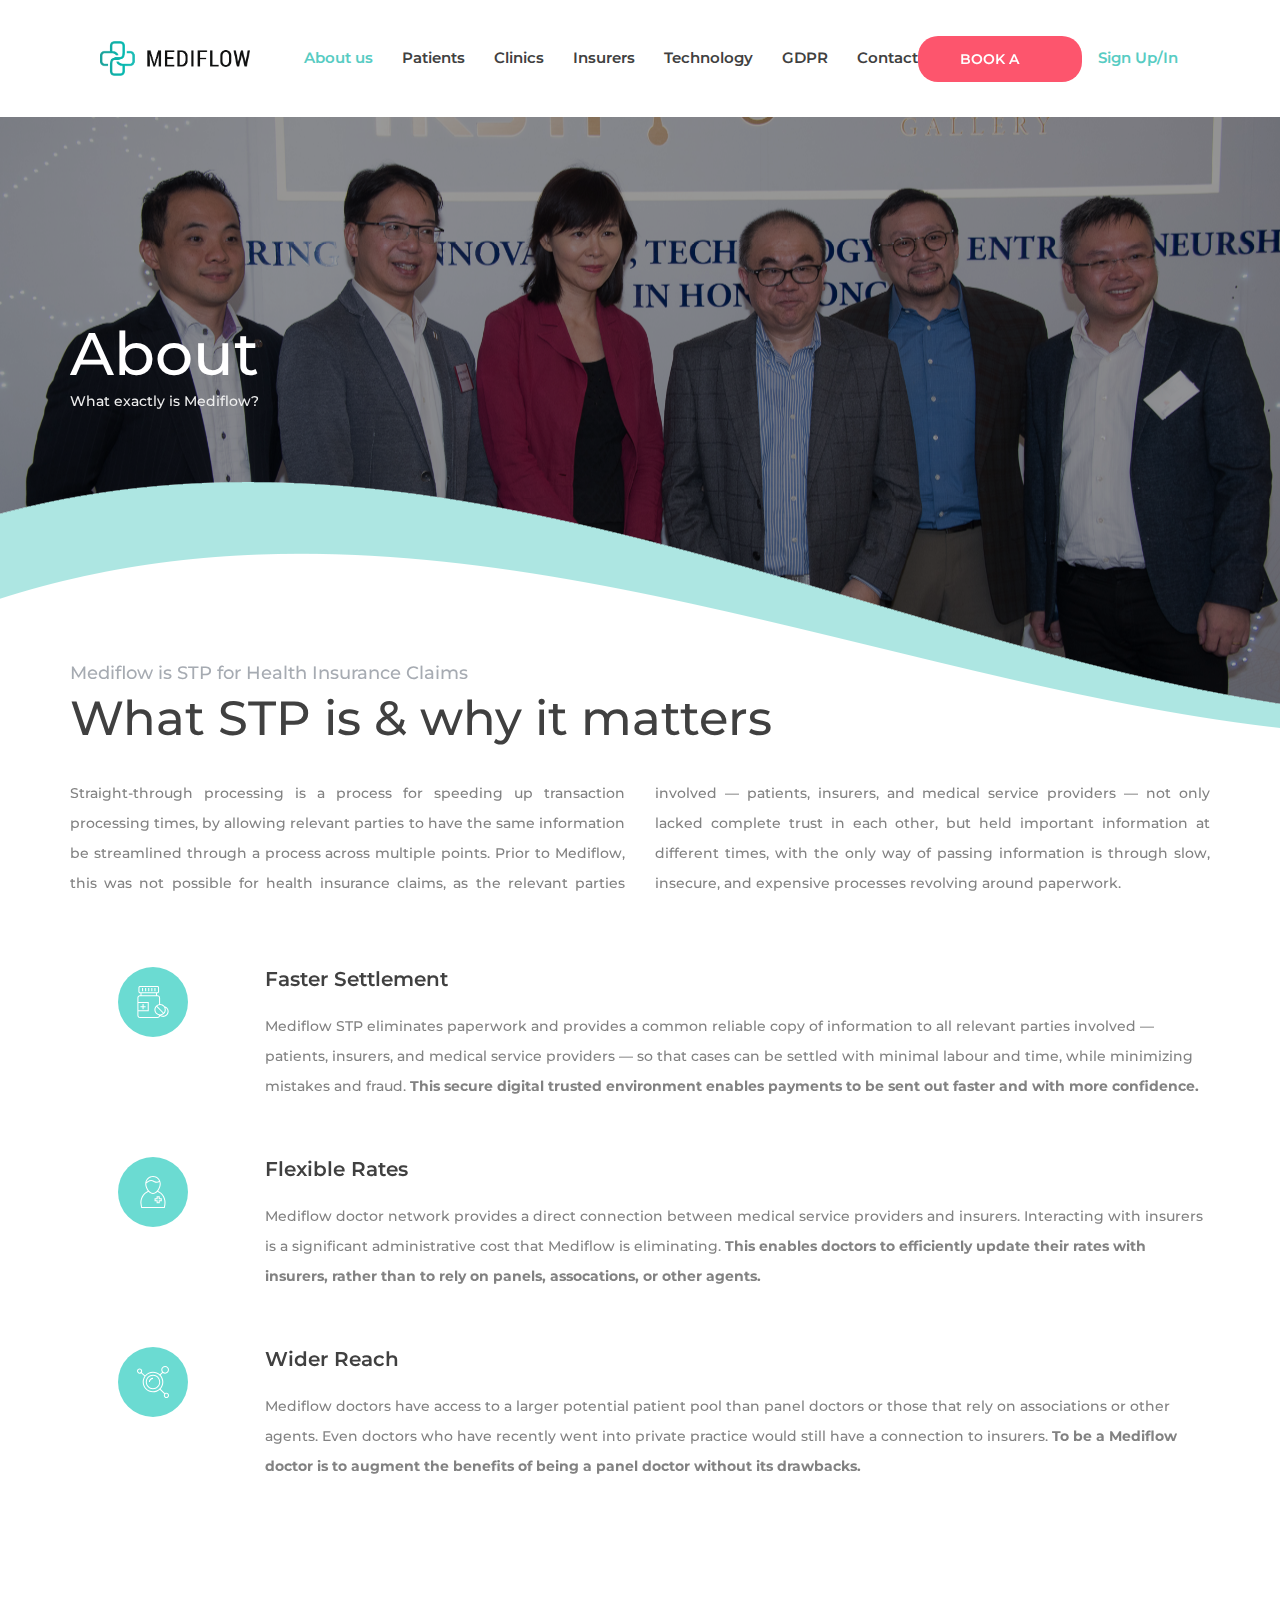
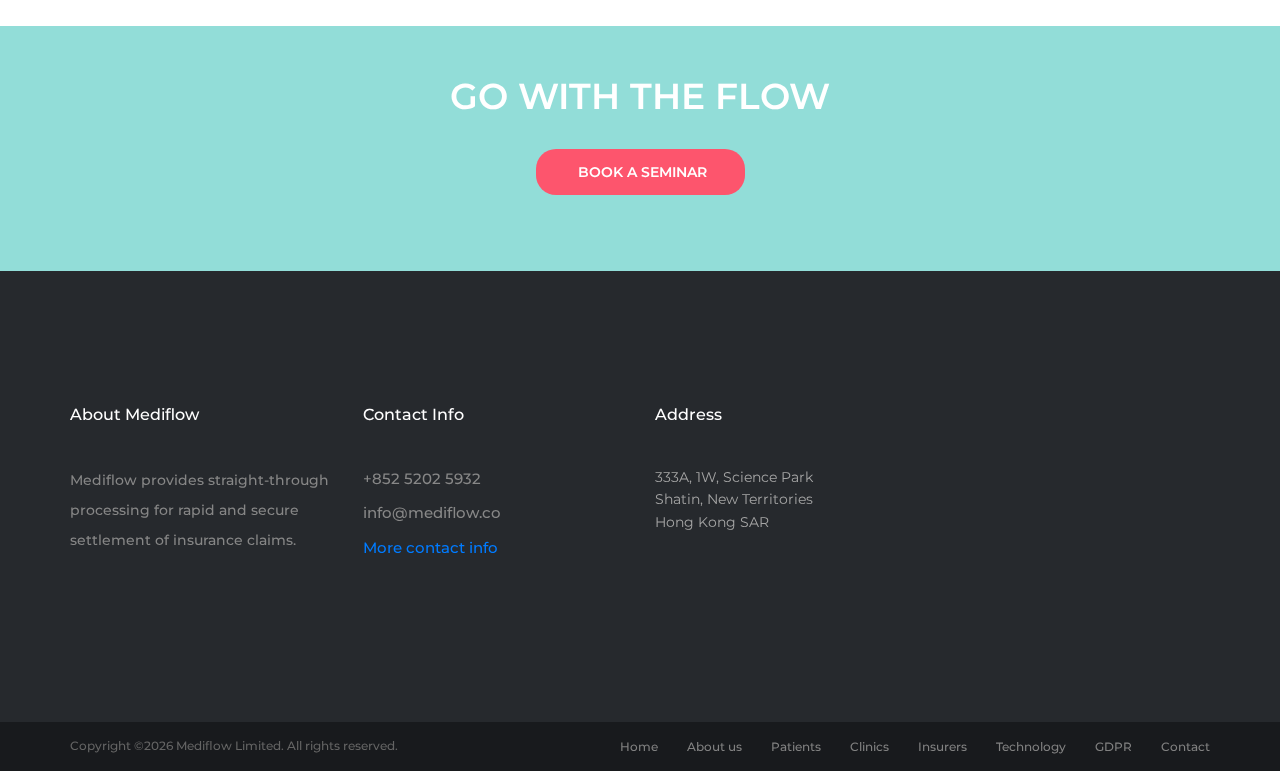
==== commit 0d306351: "Header Update" ====
--- a/about.html
+++ b/about.html
@@ -32,7 +32,6 @@
 				<!-- Main Navigation -->
 				<nav class="main_nav">
 					<ul class="d-flex flex-row align-items-center justify-content-start">
-						<li><a href="index.html">Home</a></li>
 						<li class="active"><a href="about.html">About us</a></li>
 						<li><a href="patients.html">Patients</a></li>
 						<li><a href="clinics.html">Clinics</a></li>
@@ -46,6 +45,7 @@
 
 					<!-- Appointment Button -->
 					<div class="button button_1 header_button"><a href="https://bit.ly/2GF9fUh">Book a Seminar</a></div>
+					<a id="signupin" href="https://app.mediflow.co">Sign Up/In</a>
 
 					<!-- Hamburger -->
 					<div class="hamburger"><i class="fa fa-bars" aria-hidden="true"></i></div>
@@ -57,7 +57,6 @@
 			<div class="menu_close_container"><div class="menu_close"><div></div><div></div></div></div>
 			<nav class="menu_nav">
 				<ul>
-					<li><a href="index.html">Home</a></li>
 					<li class="active"><a href="about.html">About us</a></li>
 					<li><a href="patients.html">Patients</a></li>
 					<li><a href="clinics.html">Clinics</a></li>
@@ -65,6 +64,8 @@
 					<li><a href="technology.html">Technology</a></li>
 					<li><a href="gdpr.html">GDPR</a></li>
 					<li><a href="contact.html">Contact</a></li>
+					<li><a href="https://app.mediflow.co">Sign In/Up</a></li>
+					<li><a href="https://bit.ly/2GF9fUh">Book a Seminar</a></li>
 				</ul>
 			</nav>
 		</div>
--- a/styles/main_styles.css
+++ b/styles/main_styles.css
@@ -364,6 +364,7 @@
 {
 	margin-left: 226px;
 }
+#signupin,
 .main_nav ul li a
 {
 	font-size: 15px;
@@ -371,6 +372,7 @@
 	color: #404040;
 	white-space: nowrap;
 }
+#signupin,
 .main_nav ul li a:hover,
 .main_nav ul li.active a
 {
@@ -462,6 +464,7 @@
 	-ms-transition: all 200ms ease;
 	-o-transition: all 200ms ease;
 	transition: all 200ms ease;
+	margin-left: 33px;
 }
 .hamburger:hover
 {
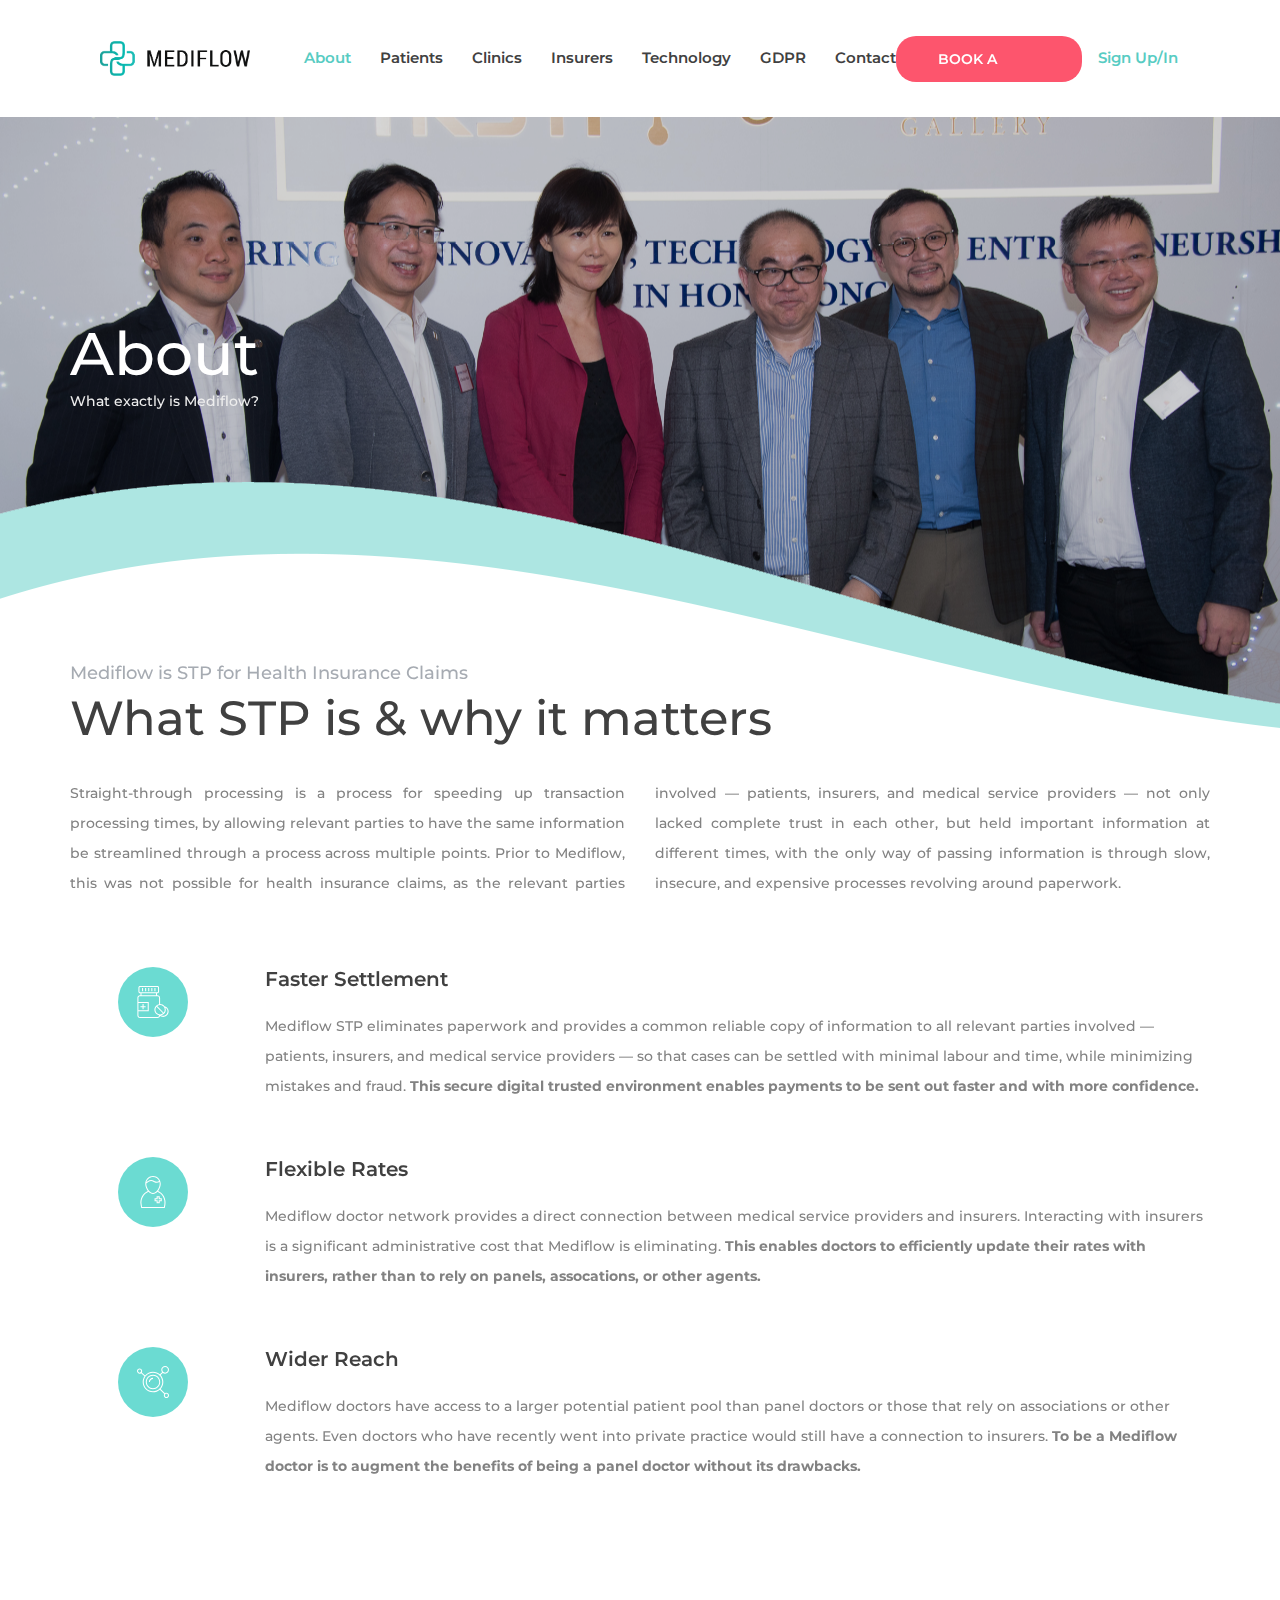
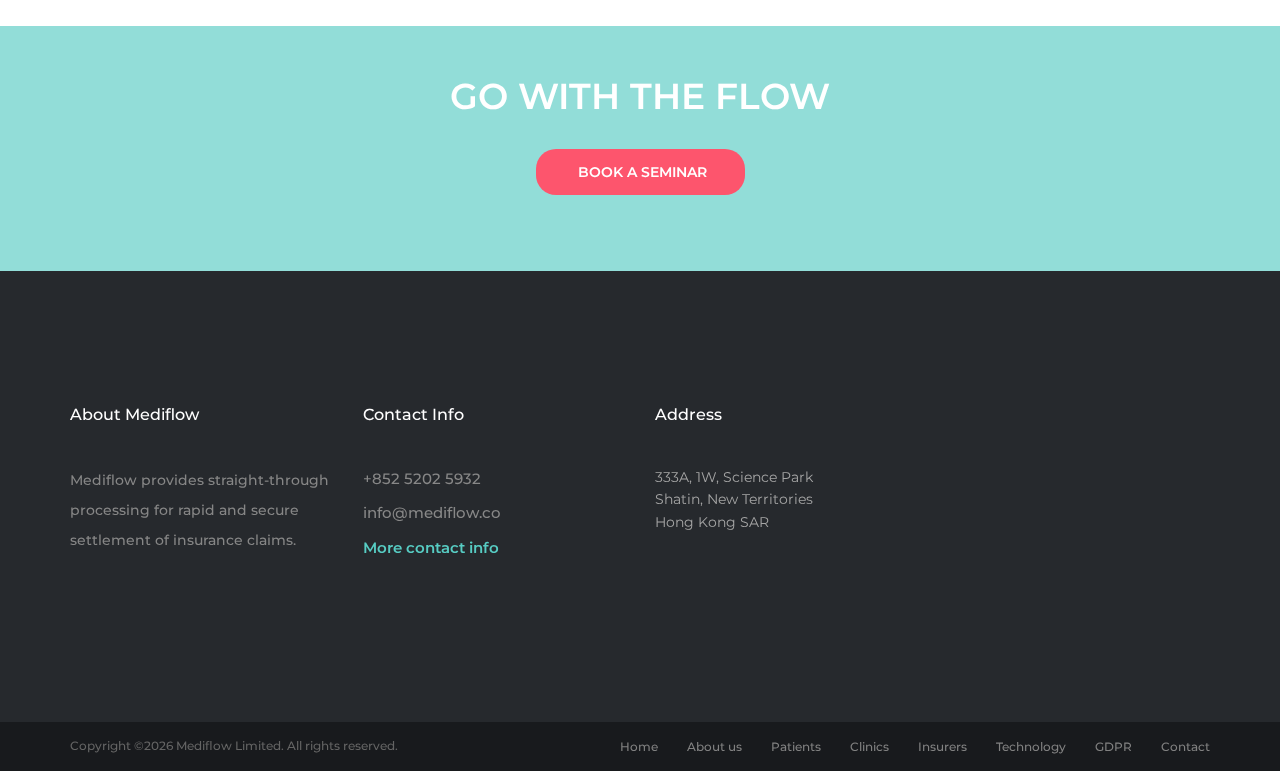
==== commit 81cd5257: "Booking button in Hamburger" ====
--- a/about.html
+++ b/about.html
@@ -32,7 +32,7 @@
 				<!-- Main Navigation -->
 				<nav class="main_nav">
 					<ul class="d-flex flex-row align-items-center justify-content-start">
-						<li class="active"><a href="about.html">About us</a></li>
+						<li class="active"><a href="about.html">About</a></li>
 						<li><a href="patients.html">Patients</a></li>
 						<li><a href="clinics.html">Clinics</a></li>
 						<li><a href="insurers.html">Insurers</a></li>
@@ -57,16 +57,17 @@
 			<div class="menu_close_container"><div class="menu_close"><div></div><div></div></div></div>
 			<nav class="menu_nav">
 				<ul>
-					<li class="active"><a href="about.html">About us</a></li>
+					<li class="active"><a href="about.html">About</a></li>
 					<li><a href="patients.html">Patients</a></li>
 					<li><a href="clinics.html">Clinics</a></li>
 					<li><a href="insurers.html">Insurers</a></li>
 					<li><a href="technology.html">Technology</a></li>
 					<li><a href="gdpr.html">GDPR</a></li>
 					<li><a href="contact.html">Contact</a></li>
-					<li><a href="https://app.mediflow.co">Sign In/Up</a></li>
-					<li><a href="https://bit.ly/2GF9fUh">Book a Seminar</a></li>
 				</ul>
+			</nav>
+			<nav>
+				<div class="button"><a href="https://bit.ly/2GF9fUh" id="book-burger">Book a Seminar</a></div>
 			</nav>
 		</div>
 
@@ -217,7 +218,7 @@
 							<ul class="contact_list">
 								<li>+852 5202 5932</li>
 								<li>info@mediflow.co</li>
-								<li><a href="contact.html">More contact info</a></li>
+								<li><a id="signupin" href="contact.html">More contact info</a></li>
 							</ul>
 						</div>
 					</div>
--- a/styles/main_styles.css
+++ b/styles/main_styles.css
@@ -237,6 +237,7 @@
     min-height: 400px;
     background: black;
     opacity: 0.4;
+    background: rgba(0,0,0,0.4);
 }
 .parallax_background
 {
@@ -616,6 +617,13 @@
 {
 	color: #FFFFFF;
 }
+#book-burger
+{
+	background: #fd556d;
+	color: #fff;
+	margin-top:22px;
+	border-radius: 22px;
+}
 
 /*********************************
 5. Home
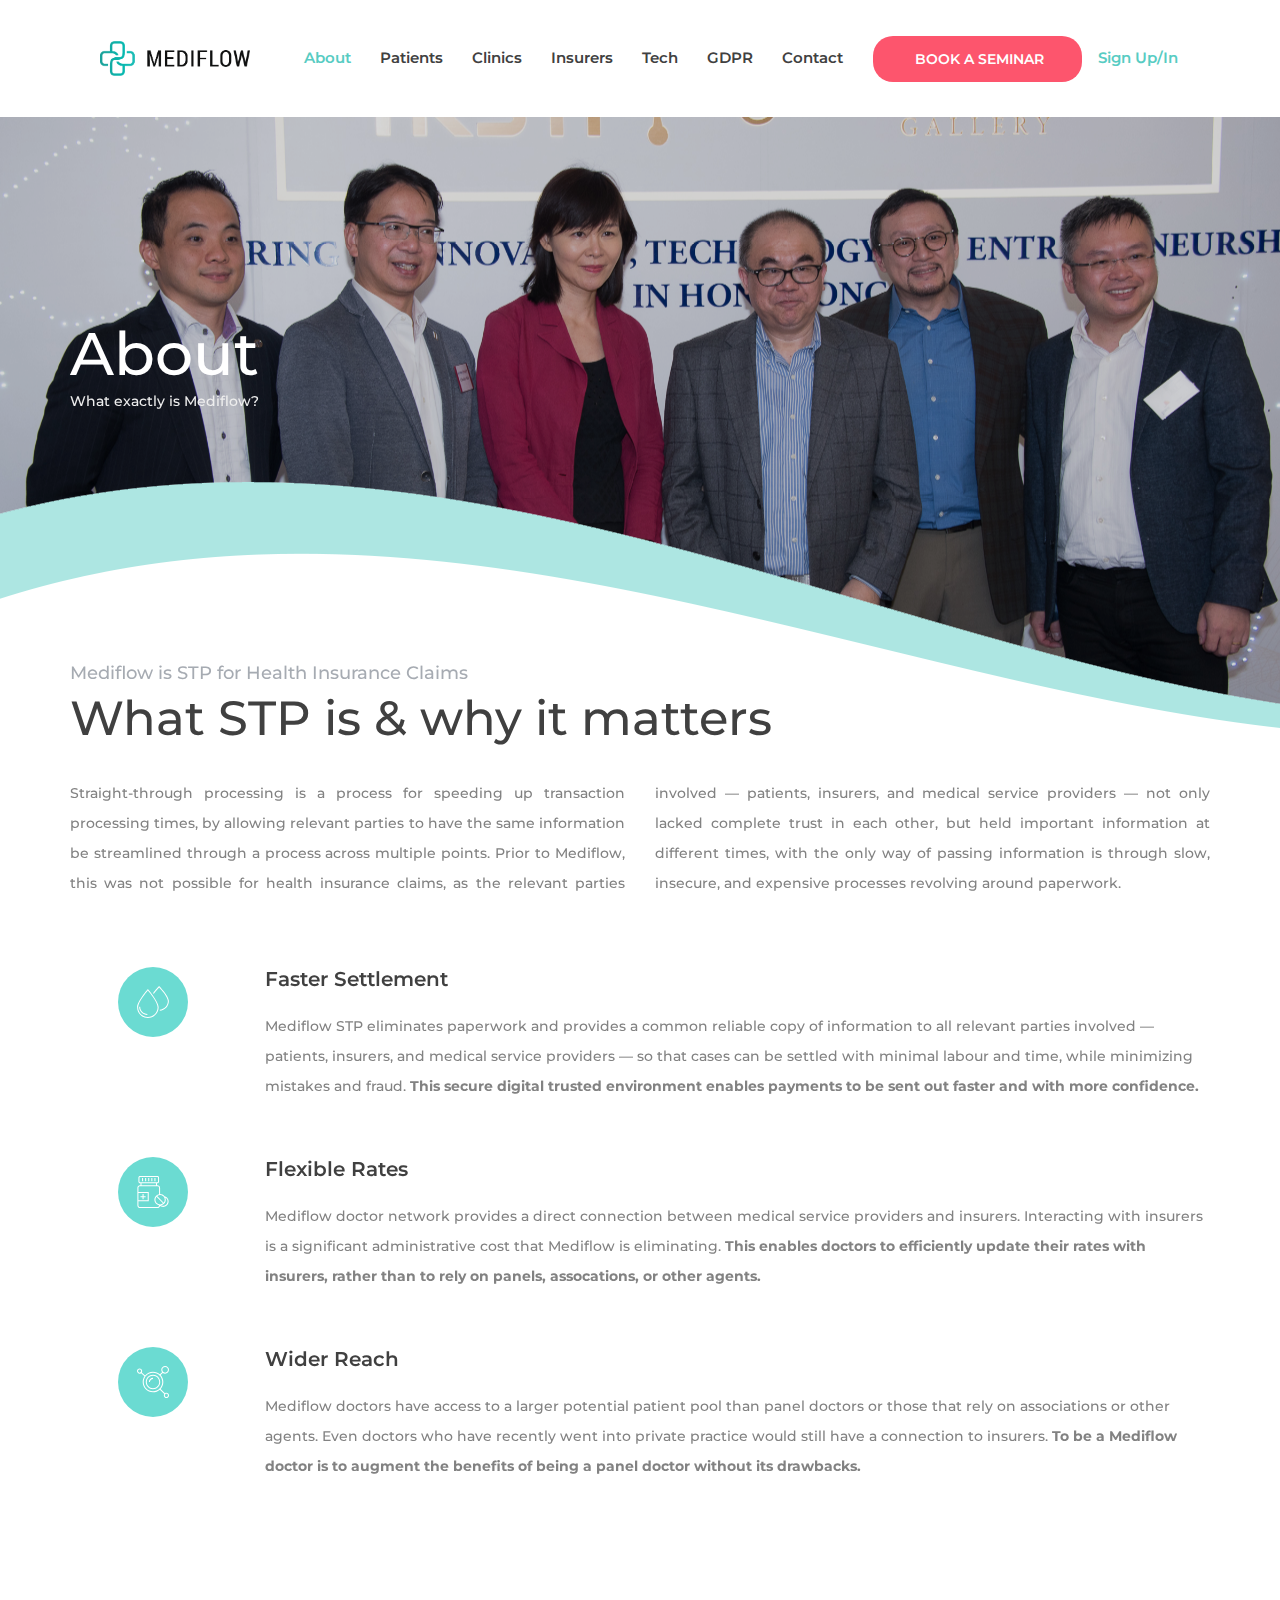
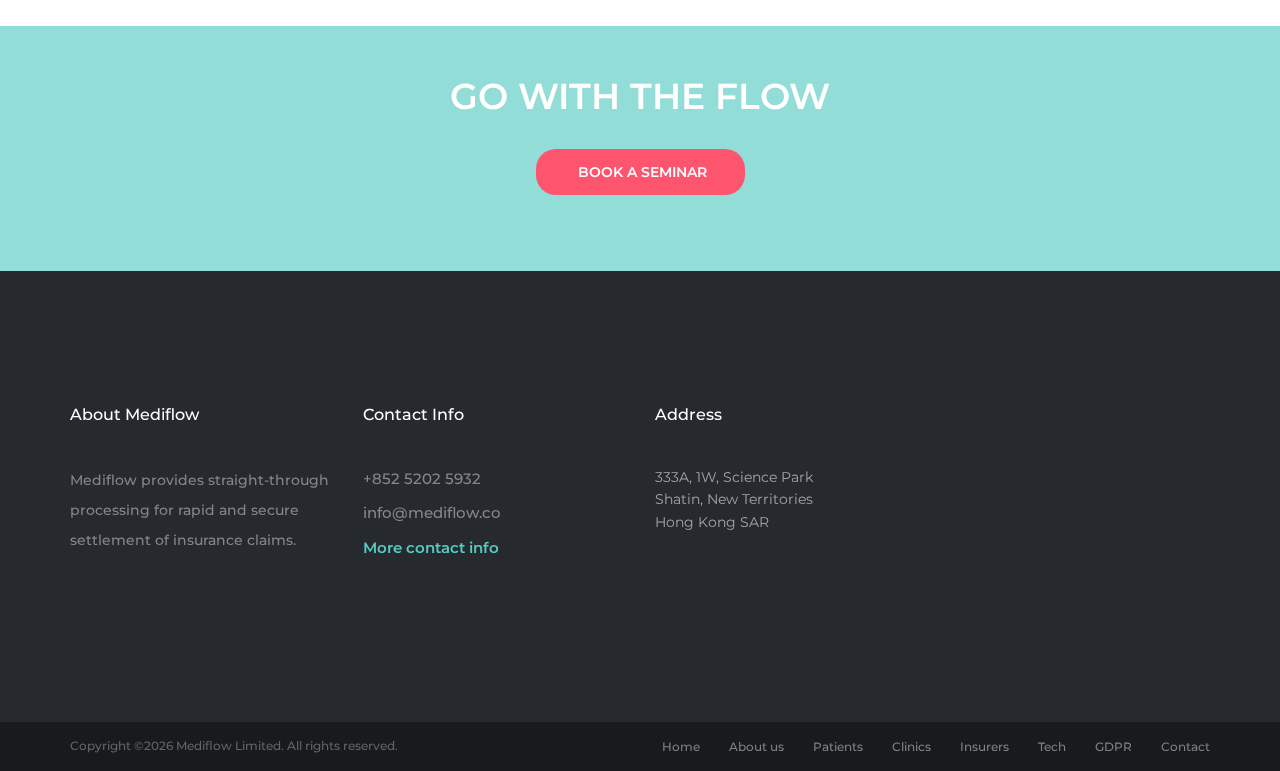
==== commit 4fbe9b28: "Icon update" ====
--- a/about.html
+++ b/about.html
@@ -36,7 +36,7 @@
 						<li><a href="patients.html">Patients</a></li>
 						<li><a href="clinics.html">Clinics</a></li>
 						<li><a href="insurers.html">Insurers</a></li>
-						<li><a href="technology.html">Technology</a></li>
+						<li><a href="technology.html">Tech</a></li>
 						<li><a href="gdpr.html">GDPR</a></li>
 						<li><a href="contact.html">Contact</a></li>
 					</ul>
@@ -61,7 +61,7 @@
 					<li><a href="patients.html">Patients</a></li>
 					<li><a href="clinics.html">Clinics</a></li>
 					<li><a href="insurers.html">Insurers</a></li>
-					<li><a href="technology.html">Technology</a></li>
+					<li><a href="technology.html">Tech</a></li>
 					<li><a href="gdpr.html">GDPR</a></li>
 					<li><a href="contact.html">Contact</a></li>
 				</ul>
@@ -116,7 +116,7 @@
 						<div class="service text-left">
 							<div class="service">
 								<div class="icon_container d-flex flex-column align-items-center justify-content-center ml-auto mr-auto">
-									<div class="icon"><img src="images/icon_1.svg" alt=""></div>
+									<div class="icon"><img src="images/icon_8.svg" alt=""></div>
 								</div>
 							</div>
 						</div>
@@ -137,7 +137,7 @@
 						<div class="service text-left">
 							<div class="service">
 								<div class="icon_container d-flex flex-column align-items-center justify-content-center ml-auto mr-auto">
-									<div class="icon"><img src="images/icon_2.svg" alt=""></div>
+									<div class="icon"><img src="images/icon_1.svg" alt=""></div>
 								</div>
 							</div>
 						</div>
@@ -263,7 +263,7 @@
 									<li><a href="patients.html">Patients</a></li>
 									<li><a href="clinics.html">Clinics</a></li>
 									<li><a href="insurers.html">Insurers</a></li>
-									<li><a href="technology.html">Technology</a></li>
+									<li><a href="technology.html">Tech</a></li>
 									<li><a href="gdpr.html">GDPR</a></li>
 									<li><a href="contact.html">Contact</a></li>
 								</ul>
